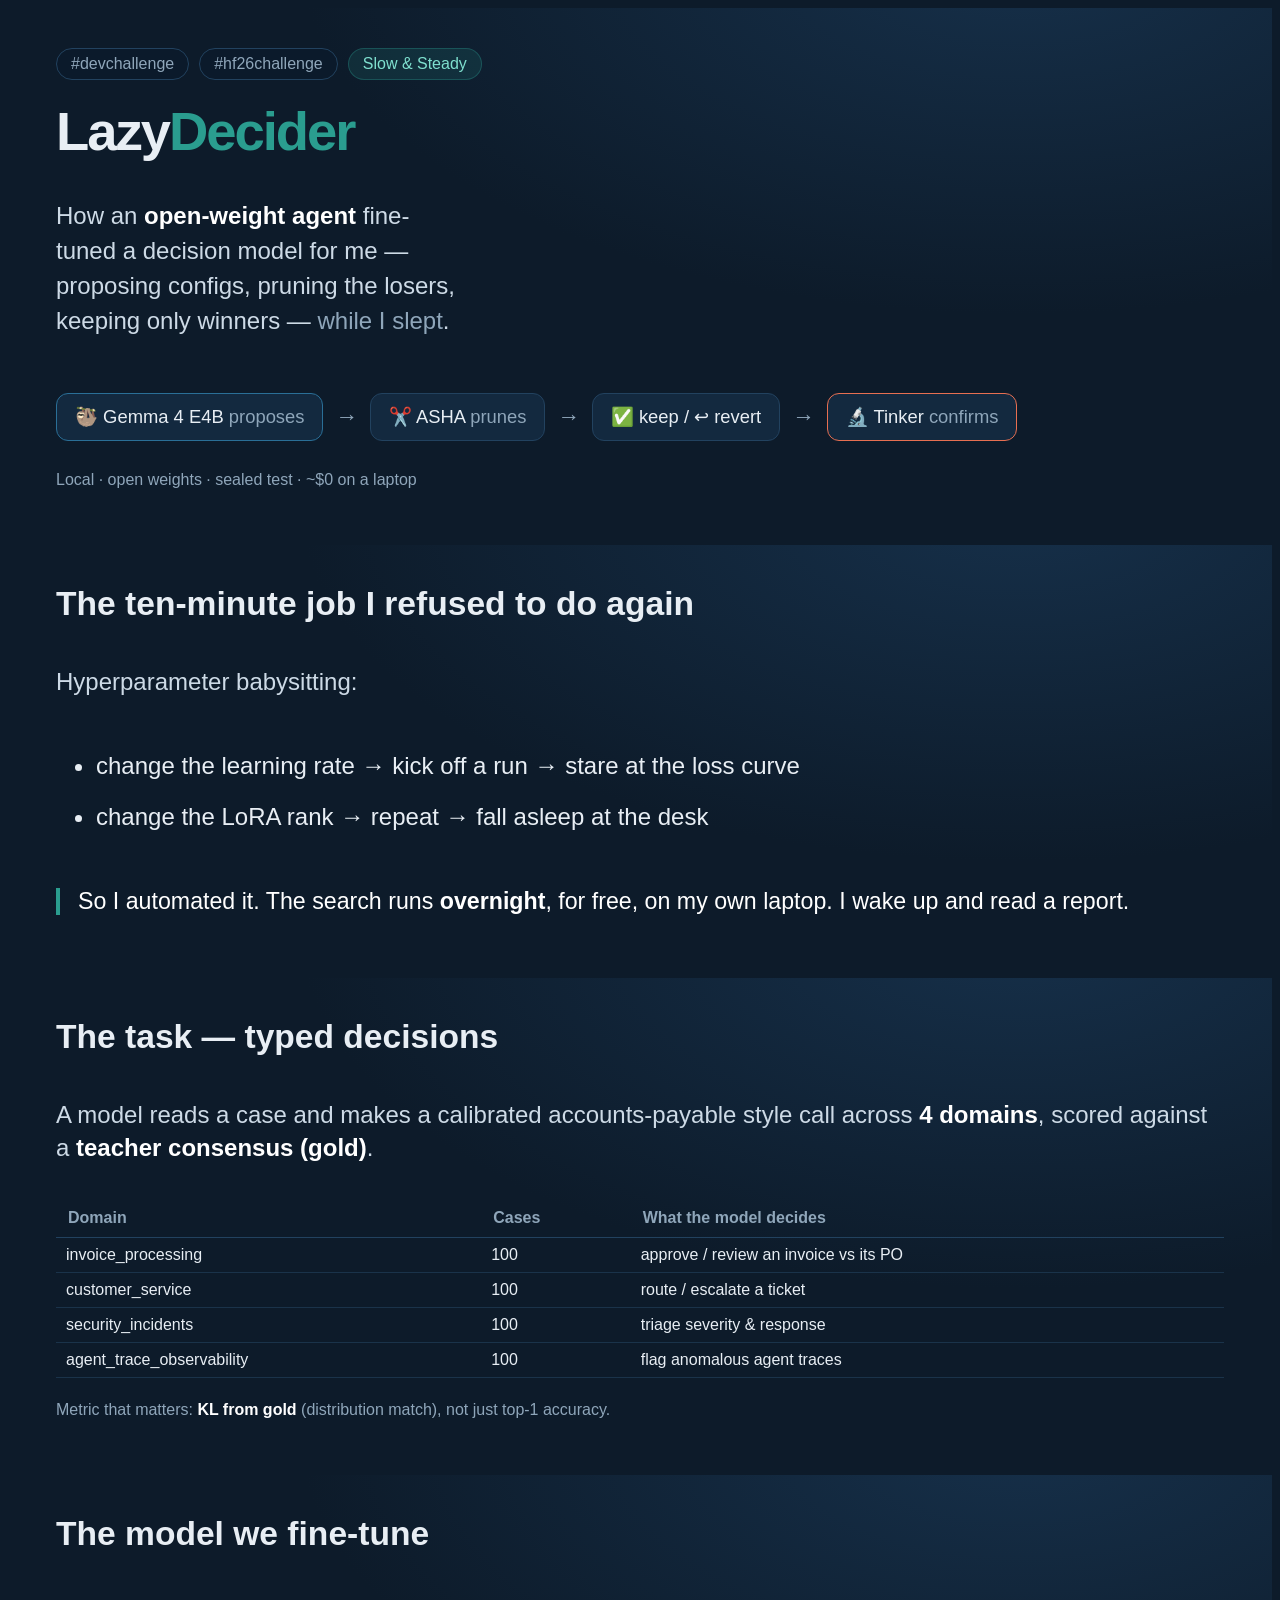
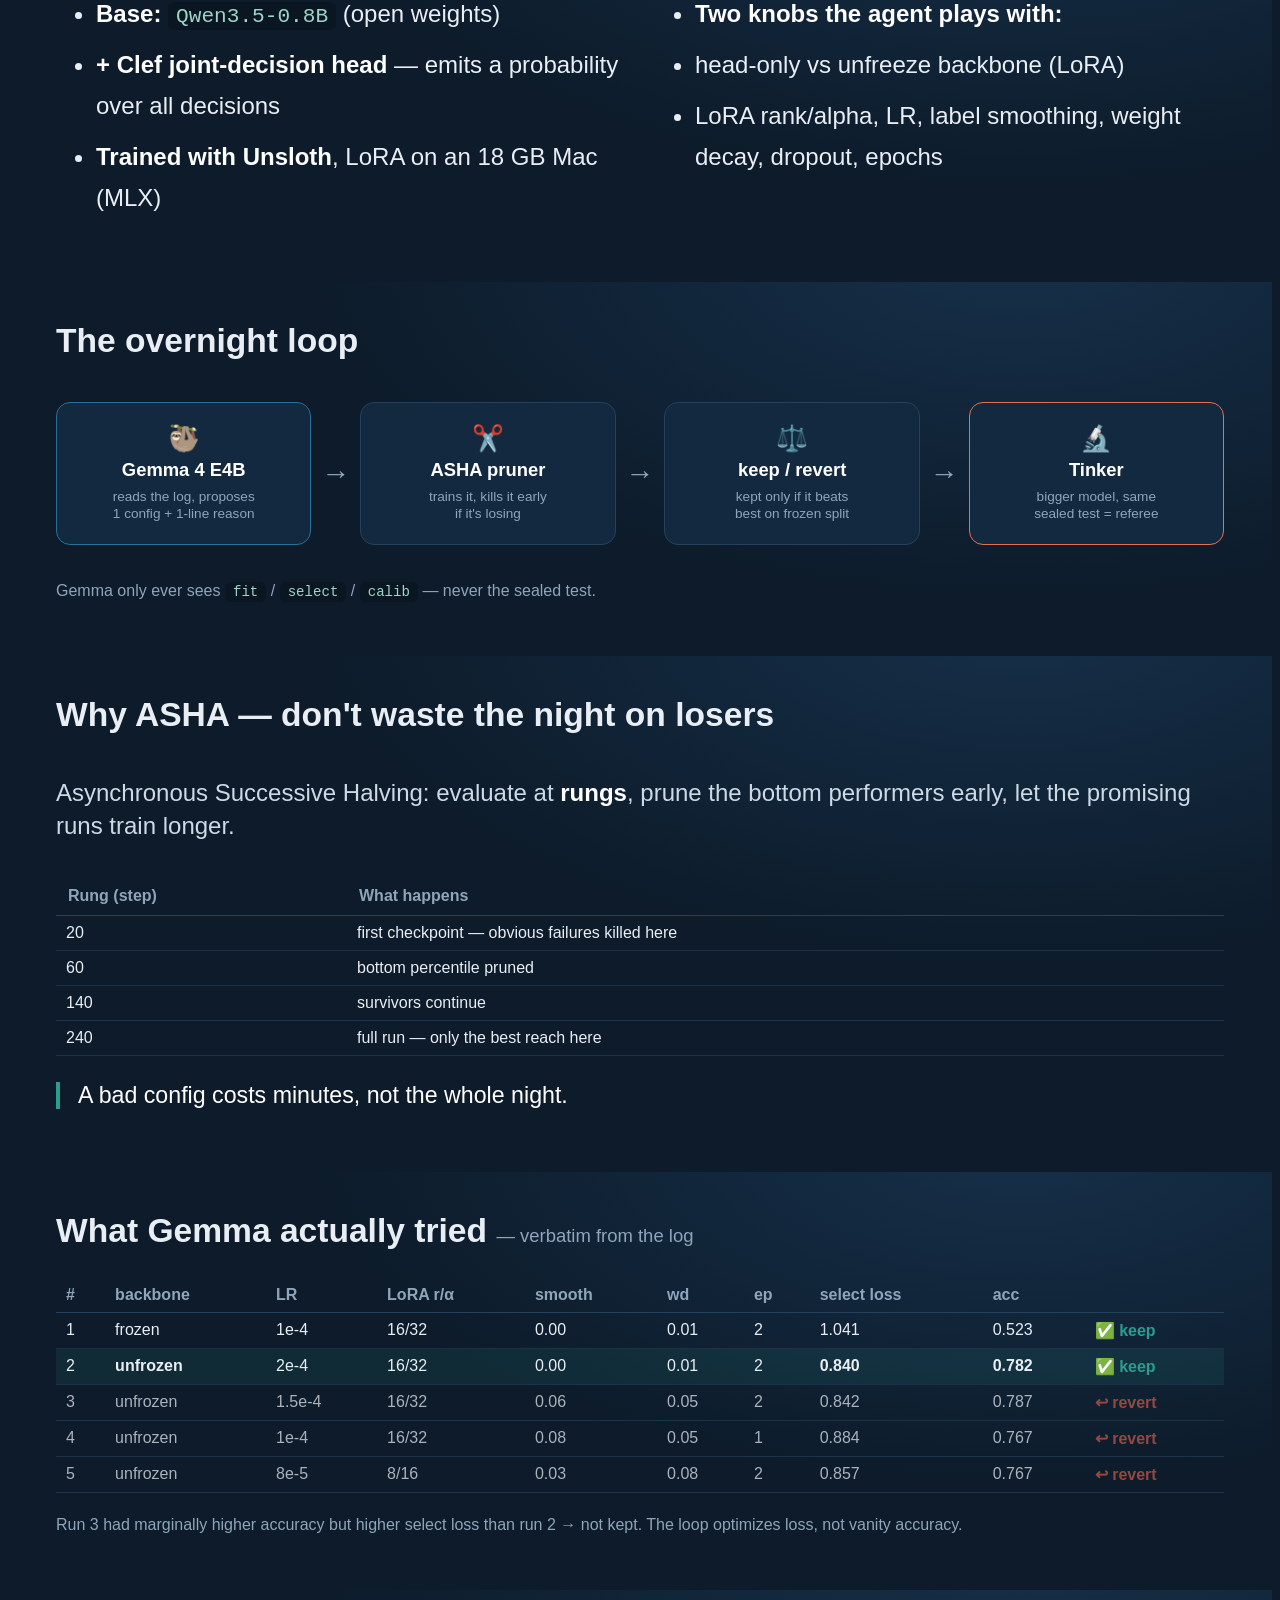
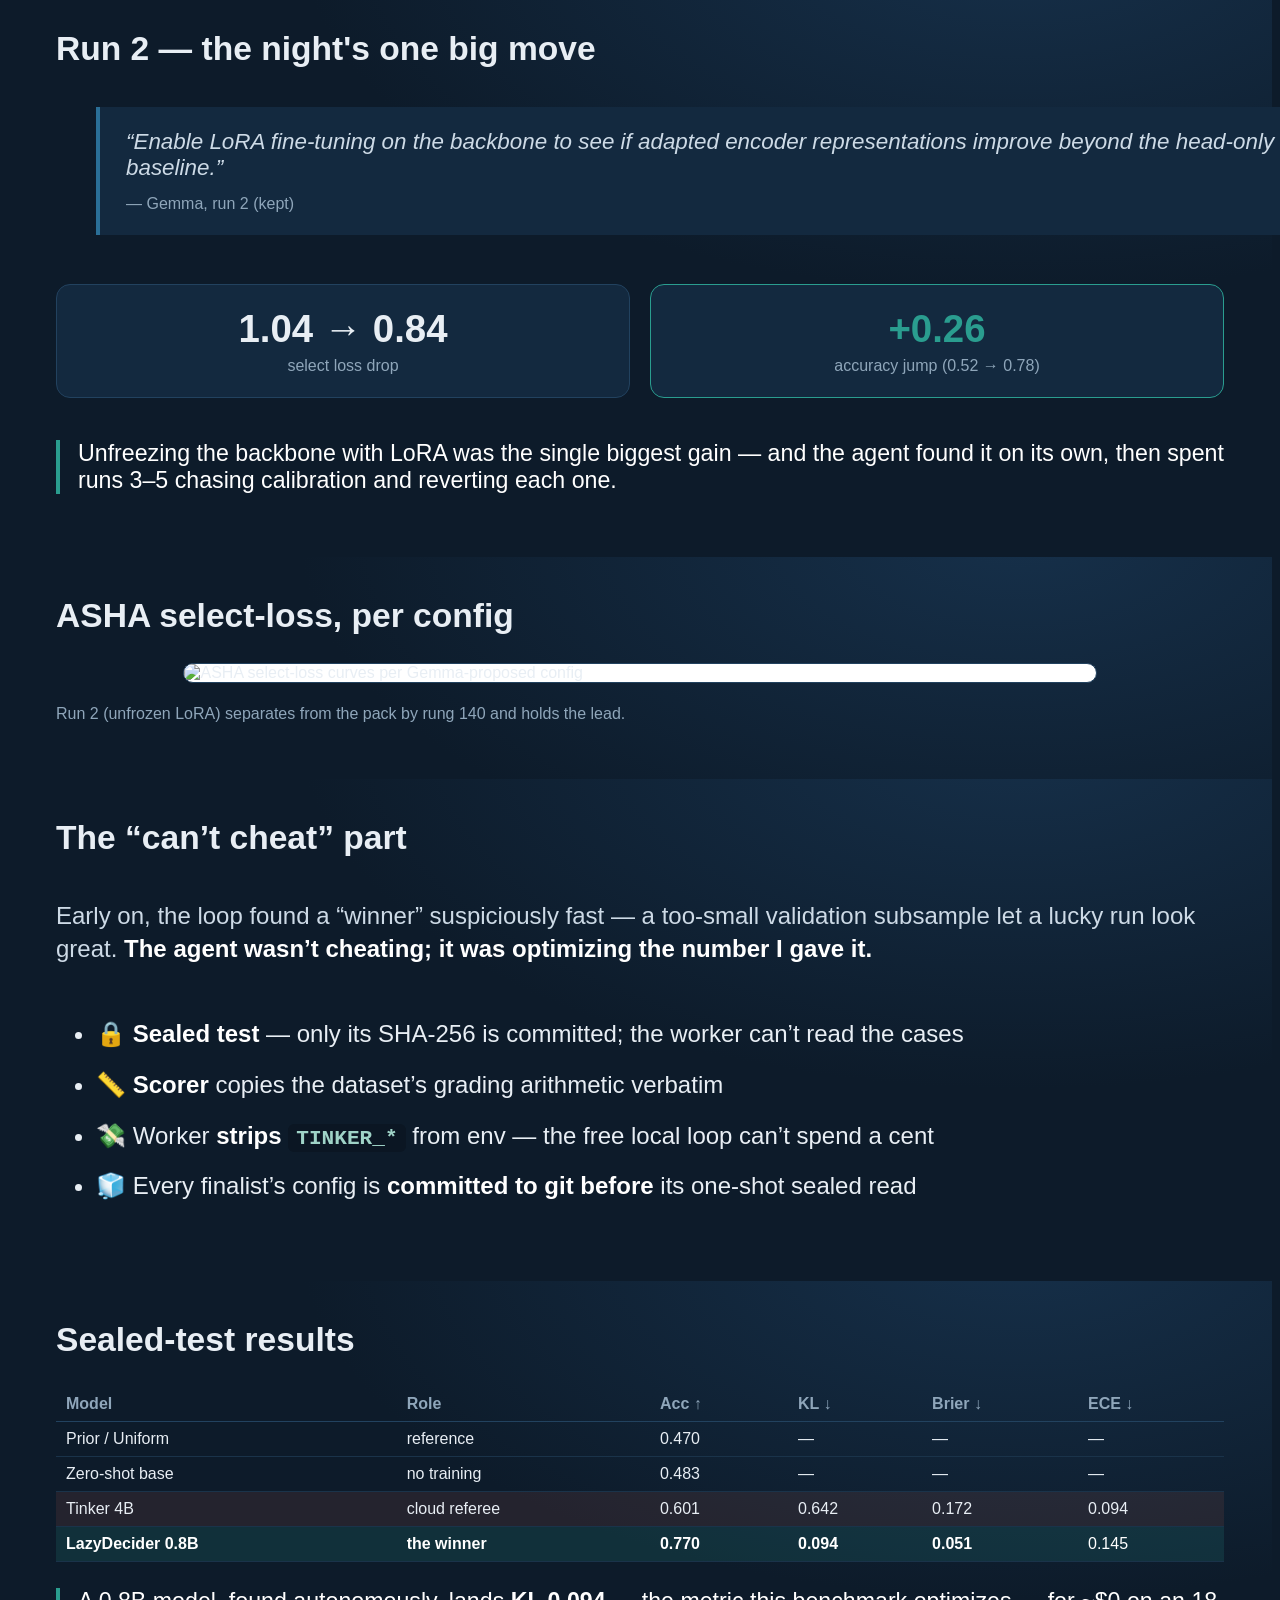
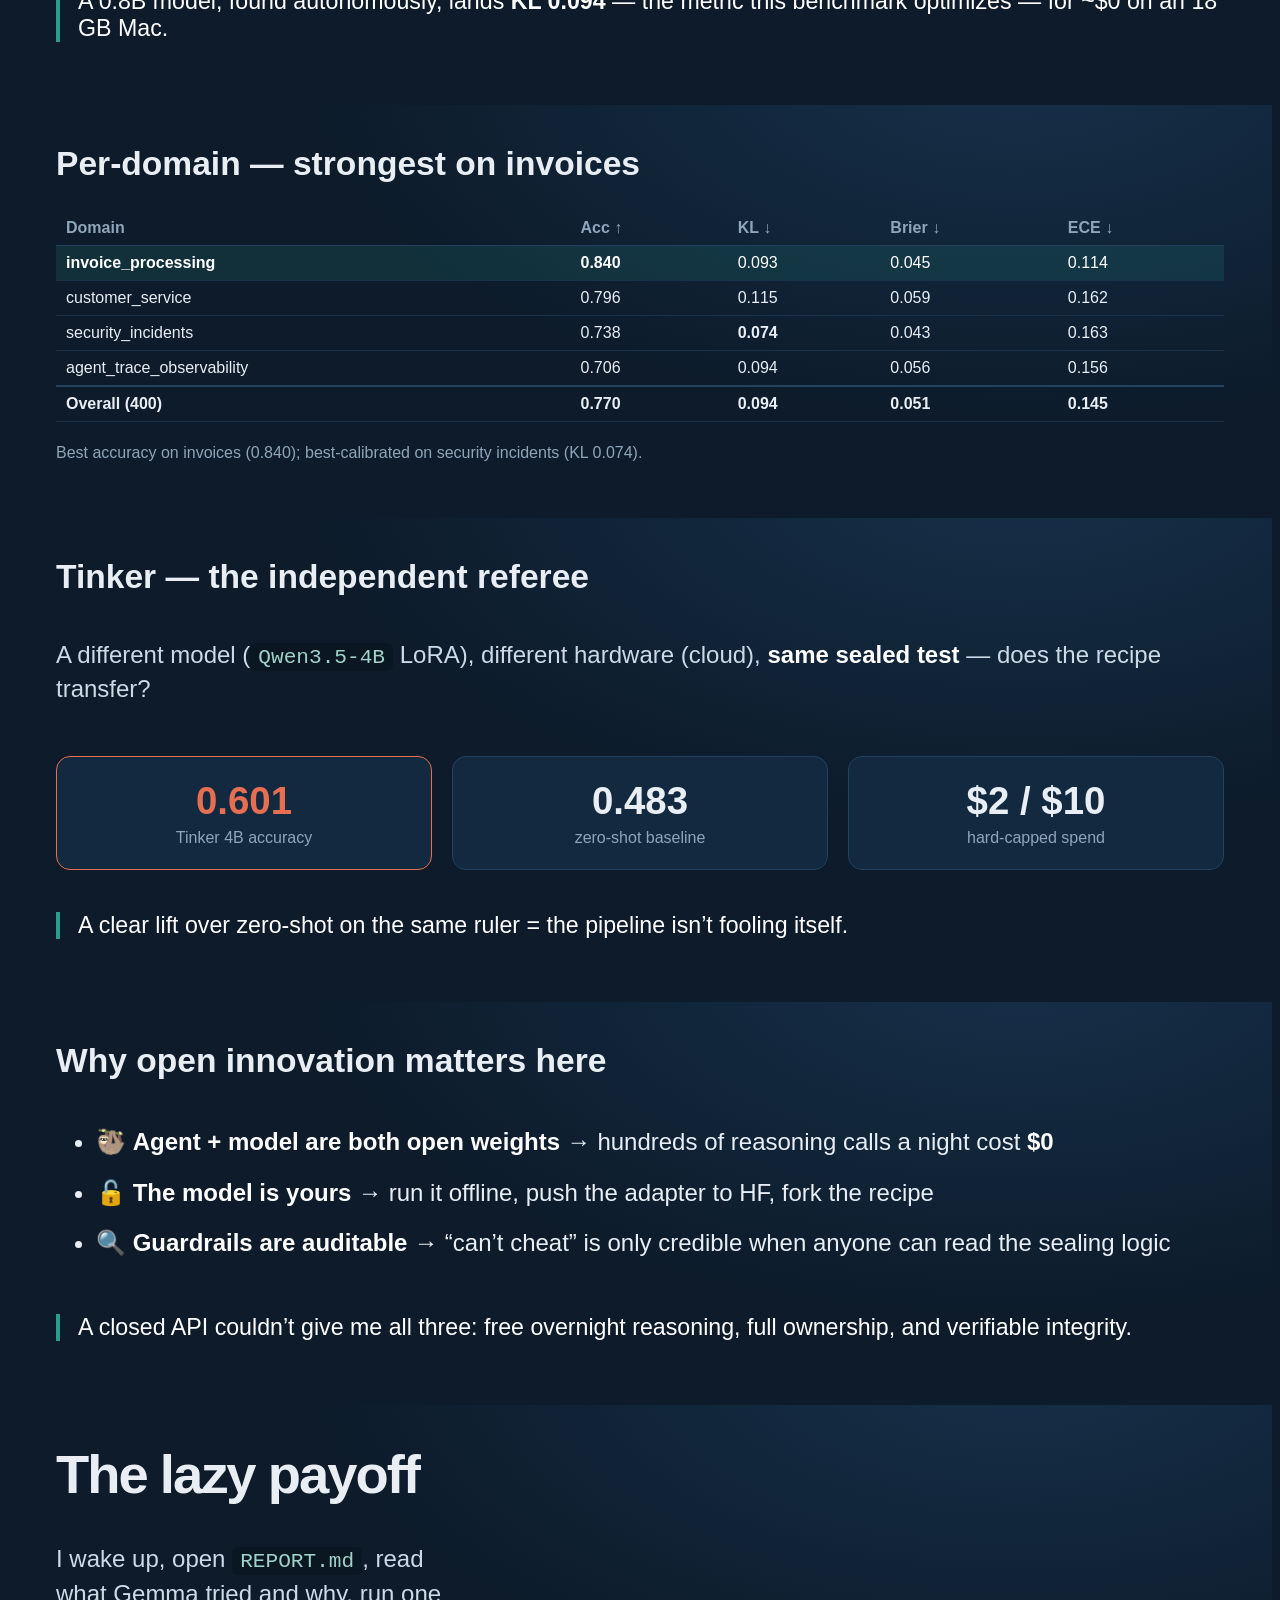
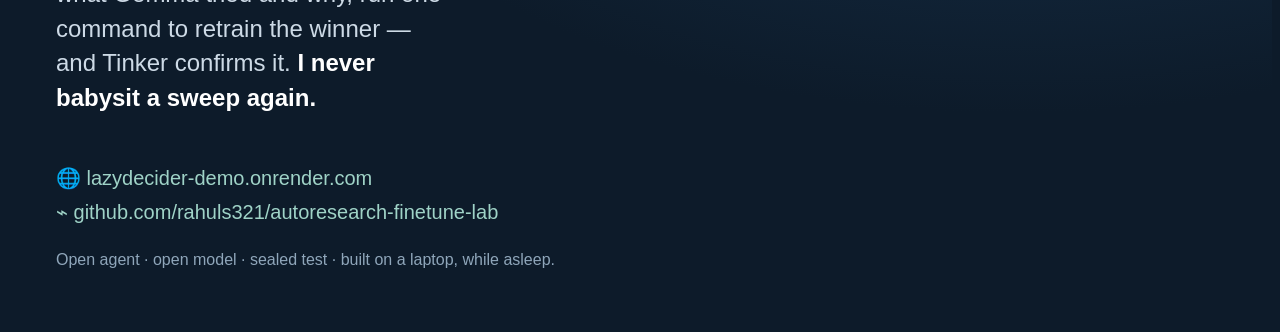
==== web/slides/index.html @ 024f0ff7 "feat(deck): narrated slide-deck walkthrough (build -> experiments -> results) Add a reveal.js slide " ====
<!DOCTYPE html>
<html lang="en">
<head>
  <meta charset="UTF-8" />
  <meta name="viewport" content="width=device-width, initial-scale=1.0" />
  <title>LazyDecider — how an open-weight agent fine-tuned a model while I slept</title>
  <link rel="stylesheet" href="https://cdn.jsdelivr.net/npm/reveal.js@5.1.0/dist/reveal.css" />
  <link rel="stylesheet" href="slides.css" />
</head>
<body>
<div class="reveal">
  <div class="slides">

    <!-- 1. Title -->
    <section data-background-gradient="radial-gradient(1200px 600px at 80% -10%, #1b3a57 0%, #0d1b2a 55%)">
      <div class="badges">
        <span class="badge">#devchallenge</span>
        <span class="badge">#hf26challenge</span>
        <span class="badge badge-accent">Slow &amp; Steady</span>
      </div>
      <h1>Lazy<span class="accent">Decider</span></h1>
      <p class="tagline">How an <strong>open-weight agent</strong> fine-tuned a decision model
        for me — proposing configs, pruning the losers, keeping only winners — <em>while I slept</em>.</p>
      <div class="pipeline">
        <span class="step gemma">🦥 Gemma 4 E4B <em>proposes</em></span>
        <span class="arrow">→</span>
        <span class="step">✂️ ASHA <em>prunes</em></span>
        <span class="arrow">→</span>
        <span class="step">✅ keep / ↩︎ revert</span>
        <span class="arrow">→</span>
        <span class="step tinker">🔬 Tinker <em>confirms</em></span>
      </div>
      <p class="footnote">Local · open weights · sealed test · ~$0 on a laptop</p>
    </section>

    <!-- 2. The problem -->
    <section>
      <h2>The ten-minute job I refused to do again</h2>
      <p class="lead">Hyperparameter babysitting:</p>
      <ul class="big">
        <li>change the learning rate → kick off a run → stare at the loss curve</li>
        <li>change the LoRA rank → repeat → fall asleep at the desk</li>
      </ul>
      <p class="punch">So I automated it. The search runs <strong>overnight</strong>, for free,
        on my own laptop. I wake up and read a report.</p>
    </section>

    <!-- 3. The task + data -->
    <section>
      <h2>The task — typed decisions</h2>
      <p class="lead">A model reads a case and makes a calibrated accounts-payable style call
        across <strong>4 domains</strong>, scored against a <strong>teacher consensus (gold)</strong>.</p>
      <table class="mini">
        <thead><tr><th>Domain</th><th>Cases</th><th>What the model decides</th></tr></thead>
        <tbody>
          <tr><td>invoice_processing</td><td>100</td><td>approve / review an invoice vs its PO</td></tr>
          <tr><td>customer_service</td><td>100</td><td>route / escalate a ticket</td></tr>
          <tr><td>security_incidents</td><td>100</td><td>triage severity &amp; response</td></tr>
          <tr><td>agent_trace_observability</td><td>100</td><td>flag anomalous agent traces</td></tr>
        </tbody>
      </table>
      <p class="footnote">Metric that matters: <strong>KL from gold</strong> (distribution match), not just top-1 accuracy.</p>
    </section>

    <!-- 4. The model under the hood -->
    <section>
      <h2>The model we fine-tune</h2>
      <div class="two-col">
        <div>
          <ul class="big">
            <li><strong>Base:</strong> <code>Qwen3.5-0.8B</code> (open weights)</li>
            <li><strong>+ Clef joint-decision head</strong> — emits a probability over all decisions</li>
            <li><strong>Trained with Unsloth</strong>, LoRA on an 18 GB Mac (MLX)</li>
          </ul>
        </div>
        <div>
          <ul class="big">
            <li><strong>Two knobs the agent plays with:</strong></li>
            <li>head-only vs unfreeze backbone (LoRA)</li>
            <li>LoRA rank/alpha, LR, label smoothing, weight decay, dropout, epochs</li>
          </ul>
        </div>
      </div>
    </section>

    <!-- 5. Architecture -->
    <section>
      <h2>The overnight loop</h2>
      <div class="arch">
        <div class="node gemma">🦥<br><strong>Gemma 4 E4B</strong><br><small>reads the log, proposes<br>1 config + 1-line reason</small></div>
        <div class="flow">→</div>
        <div class="node">✂️<br><strong>ASHA pruner</strong><br><small>trains it, kills it early<br>if it's losing</small></div>
        <div class="flow">→</div>
        <div class="node">⚖️<br><strong>keep / revert</strong><br><small>kept only if it beats<br>best on frozen split</small></div>
        <div class="flow">→</div>
        <div class="node tinker">🔬<br><strong>Tinker</strong><br><small>bigger model, same<br>sealed test = referee</small></div>
      </div>
      <p class="footnote">Gemma only ever sees <code>fit</code> / <code>select</code> / <code>calib</code> — never the sealed test.</p>
    </section>

    <!-- 6. ASHA explained -->
    <section>
      <h2>Why ASHA — don't waste the night on losers</h2>
      <p class="lead">Asynchronous Successive Halving: evaluate at <strong>rungs</strong>, prune the
        bottom performers early, let the promising runs train longer.</p>
      <table class="mini">
        <thead><tr><th>Rung (step)</th><th>What happens</th></tr></thead>
        <tbody>
          <tr><td>20</td><td>first checkpoint — obvious failures killed here</td></tr>
          <tr><td>60</td><td>bottom percentile pruned</td></tr>
          <tr><td>140</td><td>survivors continue</td></tr>
          <tr><td>240</td><td>full run — only the best reach here</td></tr>
        </tbody>
      </table>
      <p class="punch">A bad config costs minutes, not the whole night.</p>
    </section>

    <!-- 7. The real search — config table -->
    <section>
      <h2>What Gemma actually tried <span class="sub">— verbatim from the log</span></h2>
      <table class="runs-table">
        <thead>
          <tr><th>#</th><th>backbone</th><th>LR</th><th>LoRA r/α</th><th>smooth</th><th>wd</th><th>ep</th><th>select loss</th><th>acc</th><th></th></tr>
        </thead>
        <tbody>
          <tr class="keep"><td>1</td><td>frozen</td><td>1e-4</td><td>16/32</td><td>0.00</td><td>0.01</td><td>2</td><td>1.041</td><td>0.523</td><td class="k">✅ keep</td></tr>
          <tr class="keep best"><td>2</td><td><b>unfrozen</b></td><td>2e-4</td><td>16/32</td><td>0.00</td><td>0.01</td><td>2</td><td><b>0.840</b></td><td><b>0.782</b></td><td class="k">✅ keep</td></tr>
          <tr class="revert"><td>3</td><td>unfrozen</td><td>1.5e-4</td><td>16/32</td><td>0.06</td><td>0.05</td><td>2</td><td>0.842</td><td>0.787</td><td class="r">↩︎ revert</td></tr>
          <tr class="revert"><td>4</td><td>unfrozen</td><td>1e-4</td><td>16/32</td><td>0.08</td><td>0.05</td><td>1</td><td>0.884</td><td>0.767</td><td class="r">↩︎ revert</td></tr>
          <tr class="revert"><td>5</td><td>unfrozen</td><td>8e-5</td><td>8/16</td><td>0.03</td><td>0.08</td><td>2</td><td>0.857</td><td>0.767</td><td class="r">↩︎ revert</td></tr>
        </tbody>
      </table>
      <p class="footnote">Run 3 had marginally higher accuracy but <em>higher select loss</em> than run 2 → not kept. The loop optimizes loss, not vanity accuracy.</p>
    </section>

    <!-- 8. The decisive move -->
    <section>
      <h2>Run 2 — the night's one big move</h2>
      <blockquote>“Enable LoRA fine-tuning on the backbone to see if adapted encoder
        representations improve beyond the head-only baseline.”<cite>— Gemma, run 2 (kept)</cite></blockquote>
      <div class="stat-row">
        <div class="stat"><div class="num">1.04 → 0.84</div><div class="lbl">select loss drop</div></div>
        <div class="stat win"><div class="num">+0.26</div><div class="lbl">accuracy jump (0.52 → 0.78)</div></div>
      </div>
      <p class="punch">Unfreezing the backbone with LoRA was the single biggest gain — and the agent
        found it on its own, then spent runs 3–5 chasing calibration and reverting each one.</p>
    </section>

    <!-- 9. Learning curves chart -->
    <section>
      <h2>ASHA select-loss, per config</h2>
      <img src="../assets/gemma_learning_curves.png" alt="ASHA select-loss curves per Gemma-proposed config" class="chart" />
      <p class="footnote">Run 2 (unfrozen LoRA) separates from the pack by rung 140 and holds the lead.</p>
    </section>

    <!-- 10. The "can't cheat" story -->
    <section>
      <h2>The “can’t cheat” part</h2>
      <p class="lead">Early on, the loop found a “winner” suspiciously fast — a too-small validation
        subsample let a lucky run look great. <strong>The agent wasn’t cheating; it was optimizing the
        number I gave it.</strong></p>
      <ul class="big">
        <li>🔒 <strong>Sealed test</strong> — only its SHA-256 is committed; the worker can’t read the cases</li>
        <li>📏 <strong>Scorer</strong> copies the dataset’s grading arithmetic verbatim</li>
        <li>💸 Worker <strong>strips <code>TINKER_*</code></strong> from env — the free local loop can’t spend a cent</li>
        <li>🧊 Every finalist’s config is <strong>committed to git before</strong> its one-shot sealed read</li>
      </ul>
    </section>

    <!-- 11. Results -->
    <section>
      <h2>Sealed-test results</h2>
      <table class="runs-table results">
        <thead><tr><th>Model</th><th>Role</th><th>Acc ↑</th><th>KL ↓</th><th>Brier ↓</th><th>ECE ↓</th></tr></thead>
        <tbody>
          <tr><td>Prior / Uniform</td><td>reference</td><td>0.470</td><td>—</td><td>—</td><td>—</td></tr>
          <tr><td>Zero-shot base</td><td>no training</td><td>0.483</td><td>—</td><td>—</td><td>—</td></tr>
          <tr class="tinker-row"><td>Tinker 4B</td><td>cloud referee</td><td>0.601</td><td>0.642</td><td>0.172</td><td>0.094</td></tr>
          <tr class="win"><td><b>LazyDecider 0.8B</b></td><td><b>the winner</b></td><td><b>0.770</b></td><td><b>0.094</b></td><td><b>0.051</b></td><td>0.145</td></tr>
        </tbody>
      </table>
      <p class="punch">A 0.8B model, found autonomously, lands <strong>KL 0.094</strong> — the metric
        this benchmark optimizes — for ~$0 on an 18 GB Mac.</p>
    </section>

    <!-- 12. Per-domain -->
    <section>
      <h2>Per-domain — strongest on invoices</h2>
      <table class="runs-table">
        <thead><tr><th>Domain</th><th>Acc ↑</th><th>KL ↓</th><th>Brier ↓</th><th>ECE ↓</th></tr></thead>
        <tbody>
          <tr class="win"><td><b>invoice_processing</b></td><td><b>0.840</b></td><td>0.093</td><td>0.045</td><td>0.114</td></tr>
          <tr><td>customer_service</td><td>0.796</td><td>0.115</td><td>0.059</td><td>0.162</td></tr>
          <tr><td>security_incidents</td><td>0.738</td><td><b>0.074</b></td><td>0.043</td><td>0.163</td></tr>
          <tr><td>agent_trace_observability</td><td>0.706</td><td>0.094</td><td>0.056</td><td>0.156</td></tr>
          <tr class="overall"><td>Overall (400)</td><td>0.770</td><td>0.094</td><td>0.051</td><td>0.145</td></tr>
        </tbody>
      </table>
      <p class="footnote">Best accuracy on invoices (0.840); best-calibrated on security incidents (KL 0.074).</p>
    </section>

    <!-- 13. Tinker referee -->
    <section>
      <h2>Tinker — the independent referee</h2>
      <p class="lead">A different model (<code>Qwen3.5-4B</code> LoRA), different hardware (cloud),
        <strong>same sealed test</strong> — does the recipe transfer?</p>
      <div class="stat-row">
        <div class="stat tinker"><div class="num">0.601</div><div class="lbl">Tinker 4B accuracy</div></div>
        <div class="stat"><div class="num">0.483</div><div class="lbl">zero-shot baseline</div></div>
        <div class="stat"><div class="num">$2 / $10</div><div class="lbl">hard-capped spend</div></div>
      </div>
      <p class="punch">A clear lift over zero-shot on the same ruler = the pipeline isn’t fooling itself.</p>
    </section>

    <!-- 14. Why open -->
    <section>
      <h2>Why open innovation matters here</h2>
      <ul class="big">
        <li>🦥 <strong>Agent + model are both open weights</strong> → hundreds of reasoning calls a night cost <strong>$0</strong></li>
        <li>🔓 <strong>The model is yours</strong> → run it offline, push the adapter to HF, fork the recipe</li>
        <li>🔍 <strong>Guardrails are auditable</strong> → “can’t cheat” is only credible when anyone can read the sealing logic</li>
      </ul>
      <p class="punch">A closed API couldn’t give me all three: free overnight reasoning, full ownership, and verifiable integrity.</p>
    </section>

    <!-- 15. Close -->
    <section data-background-gradient="radial-gradient(1200px 600px at 80% -10%, #1b3a57 0%, #0d1b2a 55%)">
      <h1>The lazy payoff</h1>
      <p class="tagline">I wake up, open <code>REPORT.md</code>, read what Gemma tried and why,
        run one command to retrain the winner — and Tinker confirms it.
        <strong>I never babysit a sweep again.</strong></p>
      <div class="links">
        <span class="link">🌐 lazydecider-demo.onrender.com</span>
        <span class="link">⌁ github.com/rahuls321/autoresearch-finetune-lab</span>
      </div>
      <p class="footnote">Open agent · open model · sealed test · built on a laptop, while asleep.</p>
    </section>

  </div>
</div>

<script src="https://cdn.jsdelivr.net/npm/reveal.js@5.1.0/dist/reveal.js"></script>
<script>
  Reveal.initialize({
    hash: true,
    controls: true,
    progress: true,
    center: false,
    slideNumber: 'c/t',
    transition: 'slide',
    width: 1280,
    height: 720,
    margin: 0,
  });
</script>
</body>
</html>
---- web/slides/slides.css ----
/* LazyDecider slide deck — matches the demo site's dark/sloth palette. */
:root {
  --bg: #0d1b2a;
  --panel: #13293f;
  --ink: #e8eef4;
  --dim: #8fa6ba;
  --gemma: #2a6f97;
  --tinker: #e76f51;
  --winner: #2a9d8f;
  --keep: #2a9d8f;
  --revert: #c45b4a;
  --line: #22425f;
}

.reveal { font-family: -apple-system, BlinkMacSystemFont, "Segoe UI", Roboto, Helvetica, Arial, sans-serif; color: var(--ink); }
html, body { background: var(--bg); }
.reveal-viewport { background: var(--bg); }
.reveal .slides { text-align: left; }
/* Anchor content to the top-left and stop reveal from vertically centering (which,
   combined with wide tables, pushed content off-canvas). */
.reveal .slides section { background: radial-gradient(1200px 600px at 80% -10%, #16304a 0%, var(--bg) 60%); padding: 40px 48px; height: 100%; top: 0 !important; display: flex !important; flex-direction: column; justify-content: center; }
.reveal .slides > section, .reveal .slides > section > section { box-sizing: border-box; }

.reveal h1 { font-size: 3.4rem; letter-spacing: -2px; margin: 0 0 .25em; line-height: 1.1; }
.reveal h2 { font-size: 2.1rem; margin: 0 0 .5em; line-height: 1.15; color: var(--ink); }
.reveal .accent { color: var(--winner); }
.reveal .sub { color: var(--dim); font-weight: 400; font-size: .55em; }
.reveal code { background: #0b1623; padding: 2px 8px; border-radius: 6px; color: #9fd3c7; font-size: .88em; }
.reveal strong { color: #fff; }
.reveal em { color: var(--dim); font-style: normal; }

.reveal .tagline { font-size: 1.5rem; color: #cddae6; max-width: 30ch; line-height: 1.45; }
.reveal .lead { font-size: 1.5rem; color: #cddae6; line-height: 1.4; }
.reveal .punch { font-size: 1.45rem; color: #fff; margin-top: .7em; border-left: 4px solid var(--winner); padding-left: 18px; }
.reveal .footnote { font-size: 1rem; color: var(--dim); margin-top: .8em; }
.reveal ul.big { font-size: 1.5rem; line-height: 1.7; }
.reveal ul.big li { margin-bottom: 10px; }

/* badges + pipeline */
.badges { display: flex; gap: 10px; margin-bottom: 22px; }
.badge { font-size: 1rem; padding: 6px 14px; border-radius: 999px; background: #0b1a2b; border: 1px solid var(--line); color: var(--dim); }
.badge-accent { background: rgba(42,157,143,.15); color: #7fe0cf; border-color: #2a9d8f55; }
.pipeline { display: flex; align-items: center; gap: 12px; flex-wrap: wrap; margin: 30px 0 18px; }
.pipeline .step { background: var(--panel); border: 1px solid var(--line); padding: 12px 18px; border-radius: 12px; font-size: 1.15rem; }
.pipeline .step.gemma { border-color: var(--gemma); }
.pipeline .step.tinker { border-color: var(--tinker); }
.pipeline .arrow { color: var(--dim); font-size: 1.4rem; }

/* architecture row */
.arch { display: flex; align-items: center; gap: 10px; justify-content: space-between; margin: 24px 0; }
.arch .node { flex: 1; background: var(--panel); border: 1px solid var(--line); border-radius: 14px; padding: 20px 14px; text-align: center; font-size: 1.6rem; }
.arch .node strong { font-size: 1.15rem; display: inline-block; margin-top: 6px; }
.arch .node small { color: var(--dim); font-size: .85rem; line-height: 1.3; display: inline-block; margin-top: 6px; }
.arch .node.gemma { border-color: var(--gemma); }
.arch .node.tinker { border-color: var(--tinker); }
.arch .flow { color: var(--dim); font-size: 1.8rem; }

/* tables */
.reveal table.mini, .reveal table.runs-table { width: 100%; border-collapse: collapse; margin: 10px 0; }
.reveal table.mini th, .reveal table.runs-table th { text-align: left; color: var(--dim); font-weight: 600; border-bottom: 1px solid var(--line); padding: 10px 12px; font-size: 1rem; }
.reveal table.mini td, .reveal table.runs-table td { padding: 8px 10px; border-bottom: 1px solid #1a334a; font-size: 1rem; }
.reveal table.runs-table { font-size: .92rem; }
.reveal table.runs-table th { padding: 8px 10px; }
.reveal table.runs-table td { font-variant-numeric: tabular-nums; }
.reveal tr.keep td.k { color: var(--keep); font-weight: 700; }
.reveal tr.revert td.r { color: var(--revert); font-weight: 700; }
.reveal tr.revert { opacity: .72; }
.reveal tr.best td { background: rgba(42,157,143,.12); }
.reveal tr.win td { background: rgba(42,157,143,.16); color: #fff; }
.reveal tr.tinker-row td { background: rgba(231,111,81,.1); }
.reveal tr.overall td { border-top: 2px solid var(--line); font-weight: 700; }

/* stats */
.stat-row { display: flex; gap: 20px; margin: 26px 0; }
.stat { flex: 1; background: var(--panel); border: 1px solid var(--line); border-radius: 14px; padding: 22px; text-align: center; }
.stat .num { font-size: 2.4rem; font-weight: 800; }
.stat .lbl { color: var(--dim); font-size: 1rem; margin-top: 6px; }
.stat.win { border-color: var(--winner); }
.stat.win .num { color: var(--winner); }
.stat.tinker { border-color: var(--tinker); }
.stat.tinker .num { color: var(--tinker); }

/* blockquote */
.reveal blockquote { background: var(--panel); border-left: 4px solid var(--gemma); border-radius: 0 12px 12px 0; padding: 22px 26px; font-size: 1.4rem; font-style: italic; color: #cddae6; box-shadow: none; width: 100%; }
.reveal blockquote cite { display: block; margin-top: 14px; font-size: 1rem; font-style: normal; color: var(--dim); }

/* chart */
.reveal img.chart { width: 78%; max-height: 62vh; border-radius: 12px; border: 1px solid var(--line); display: block; margin: 10px auto; background: #fff; }

/* two col */
.two-col { display: grid; grid-template-columns: 1fr 1fr; gap: 30px; }

/* links */
.links { display: flex; flex-direction: column; gap: 10px; margin: 26px 0 14px; }
.links .link { font-size: 1.25rem; color: #9fd3c7; }

/* progress/controls accent */
.reveal .progress { color: var(--winner); }
.reveal .controls { color: var(--dim); }
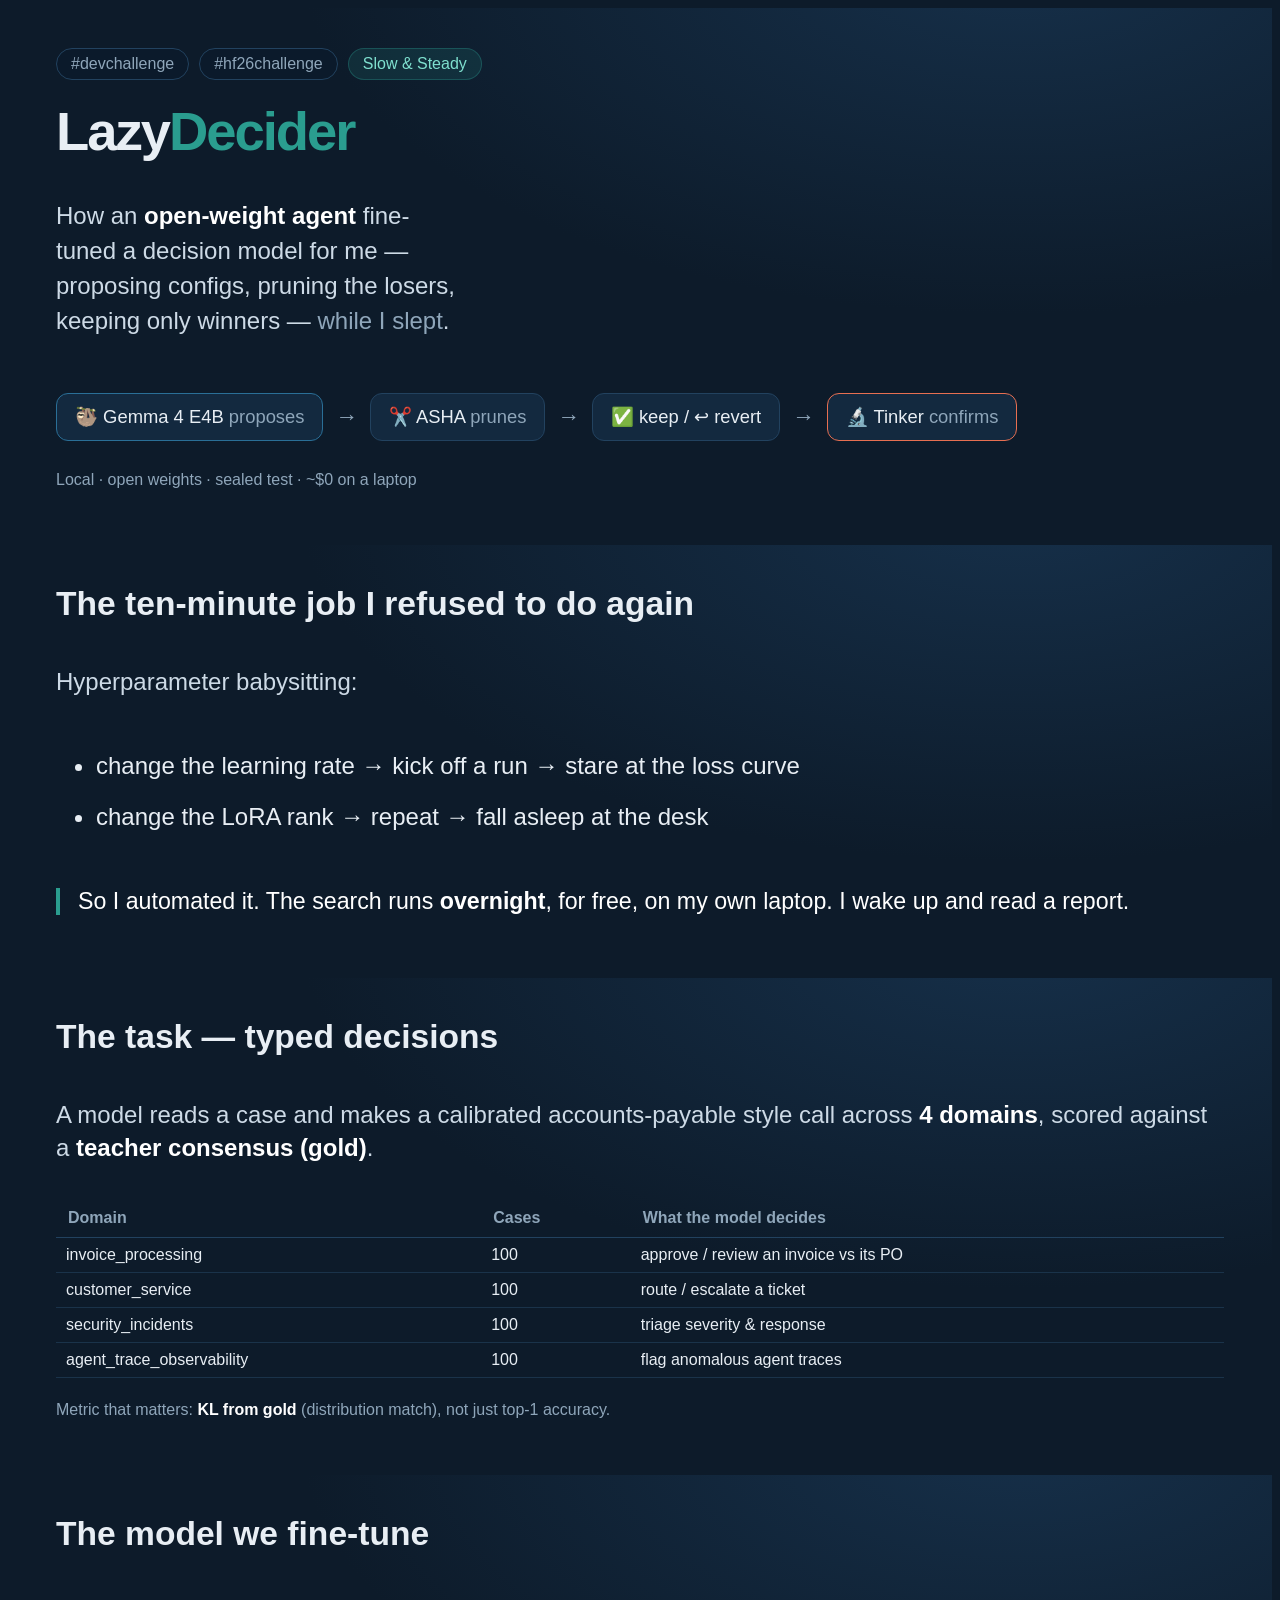
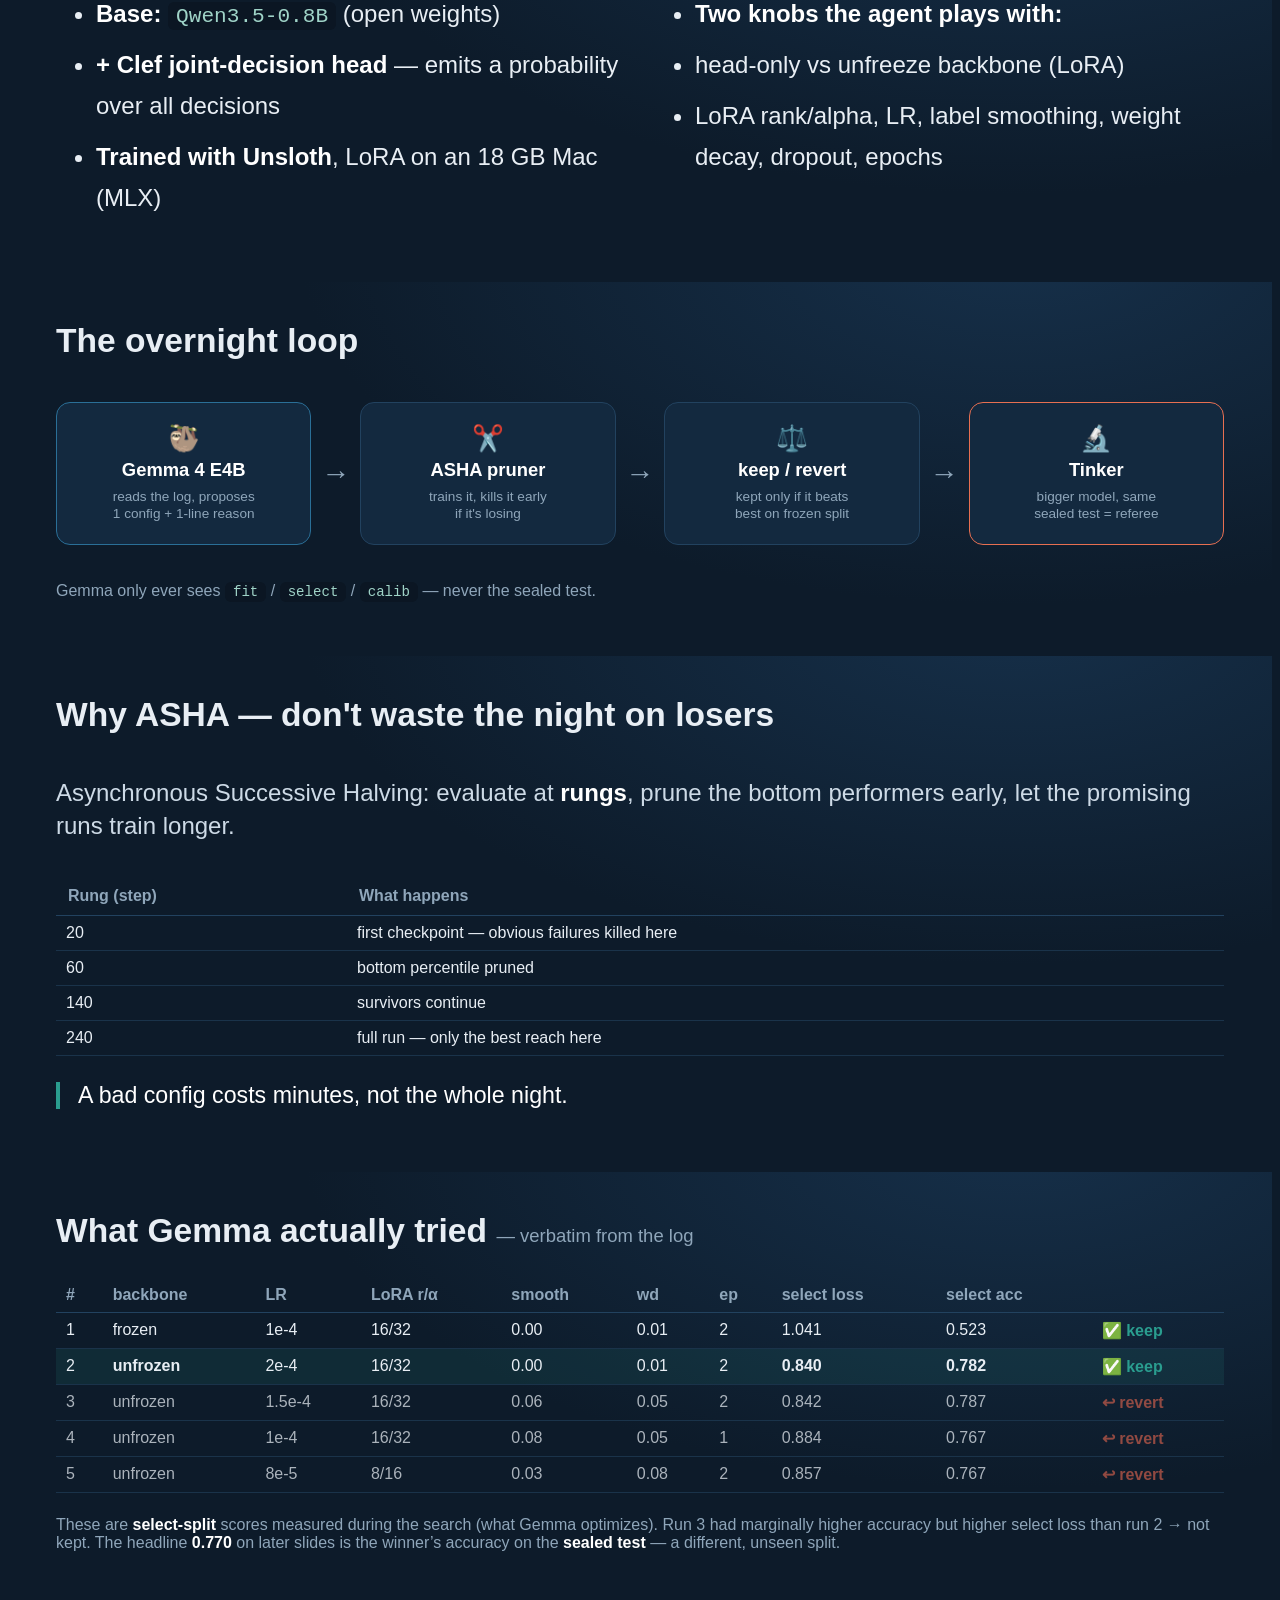
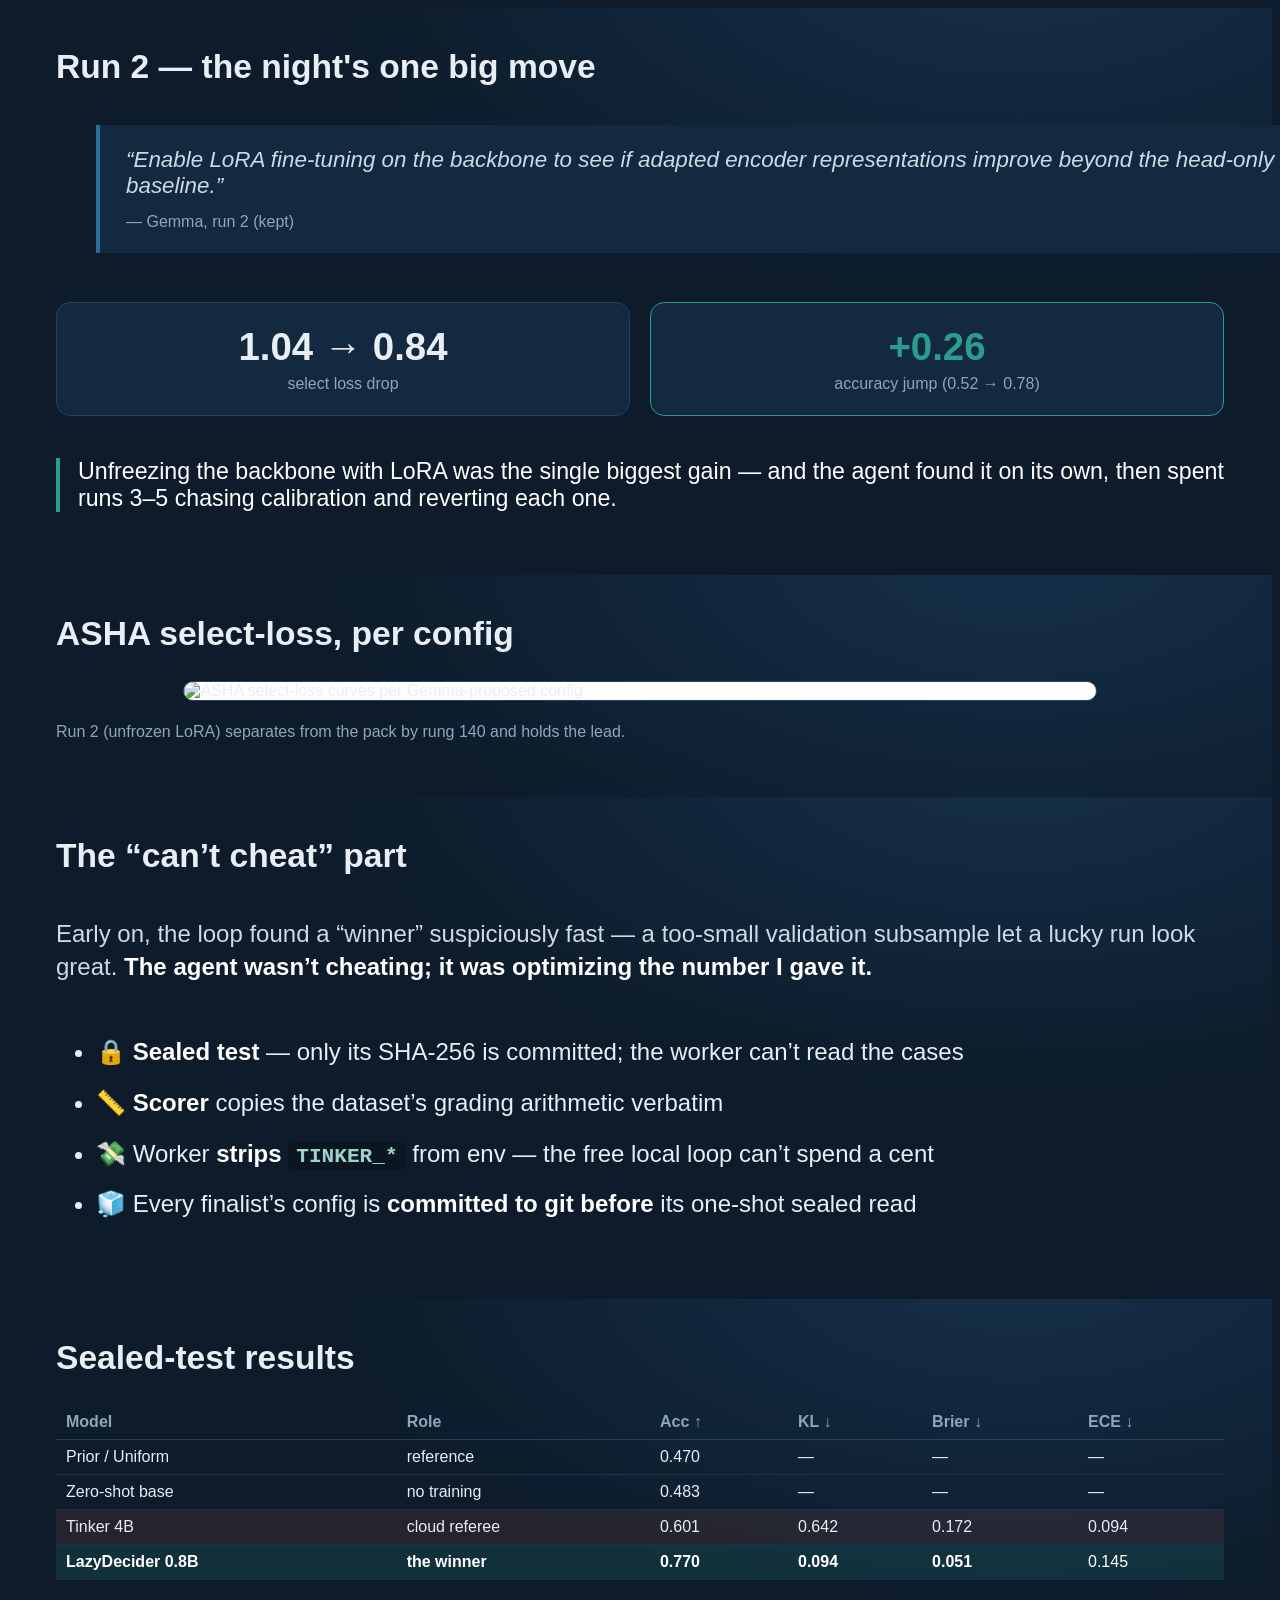
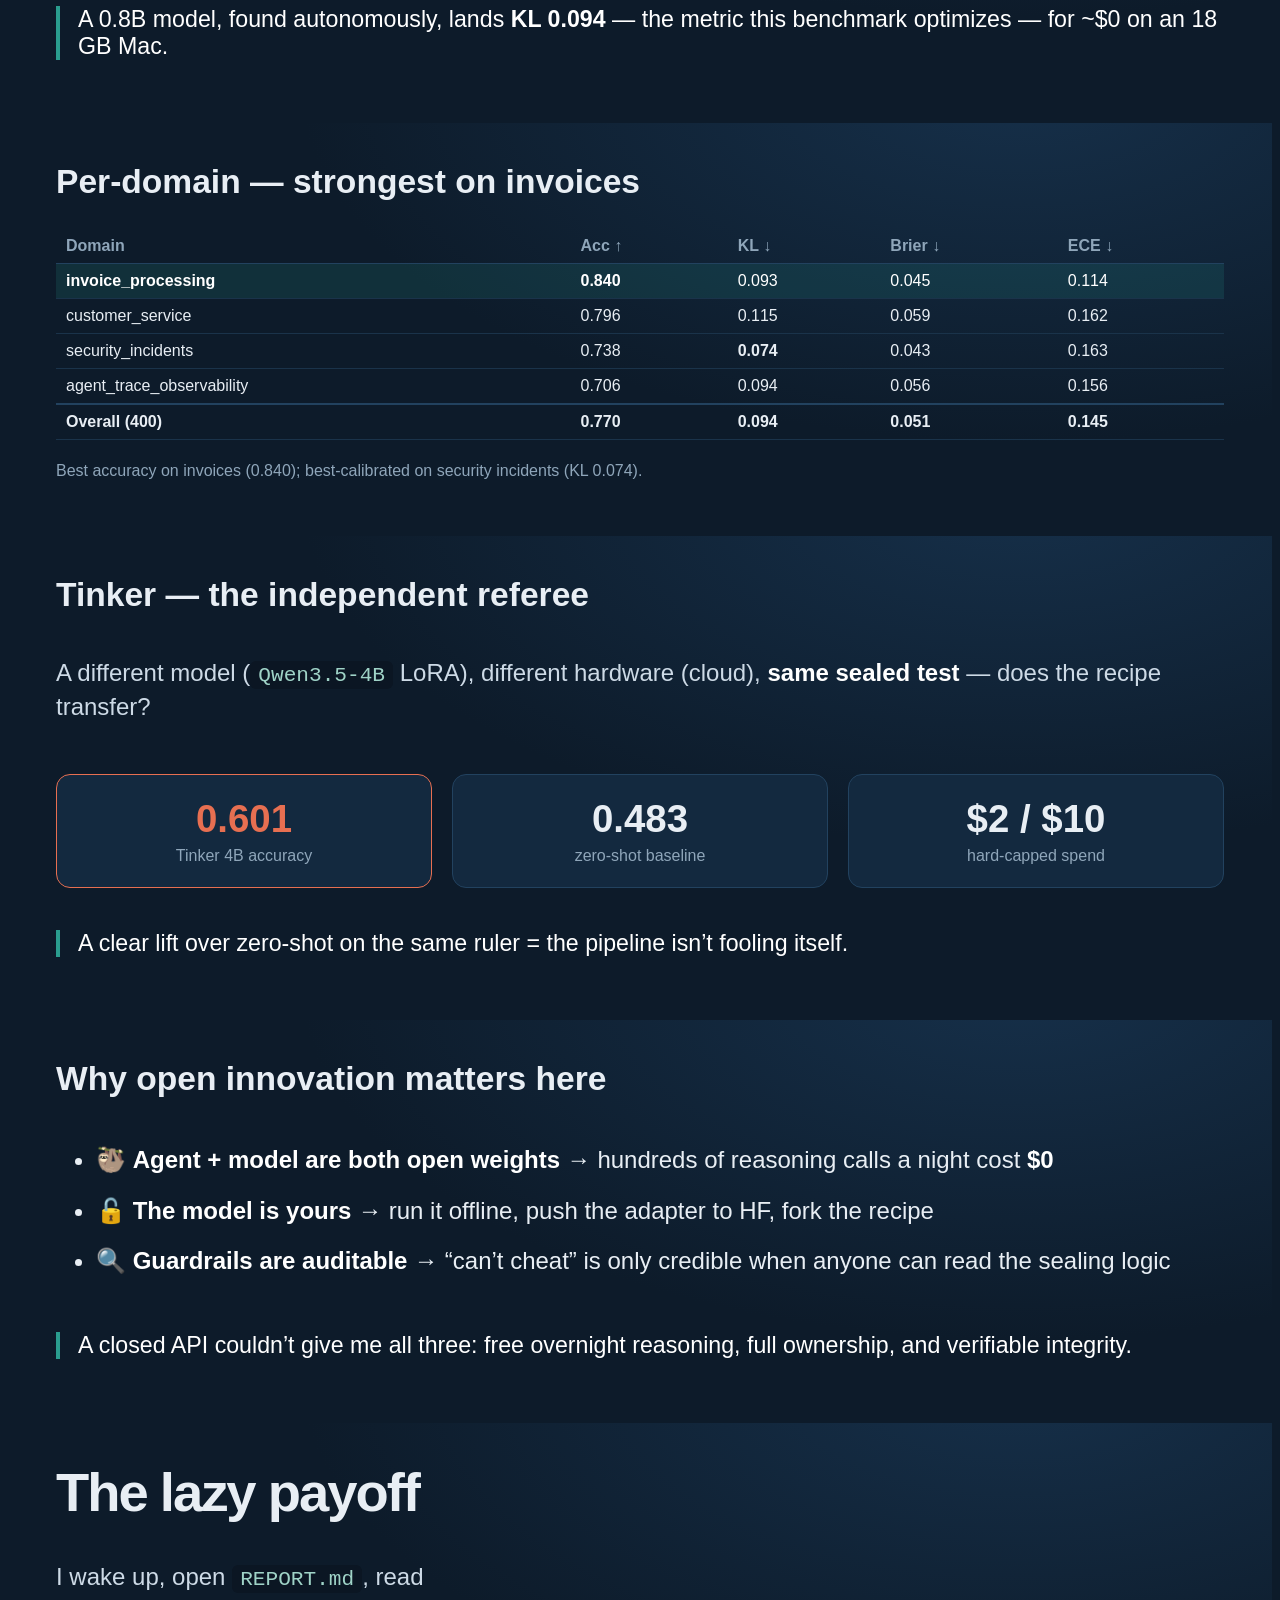
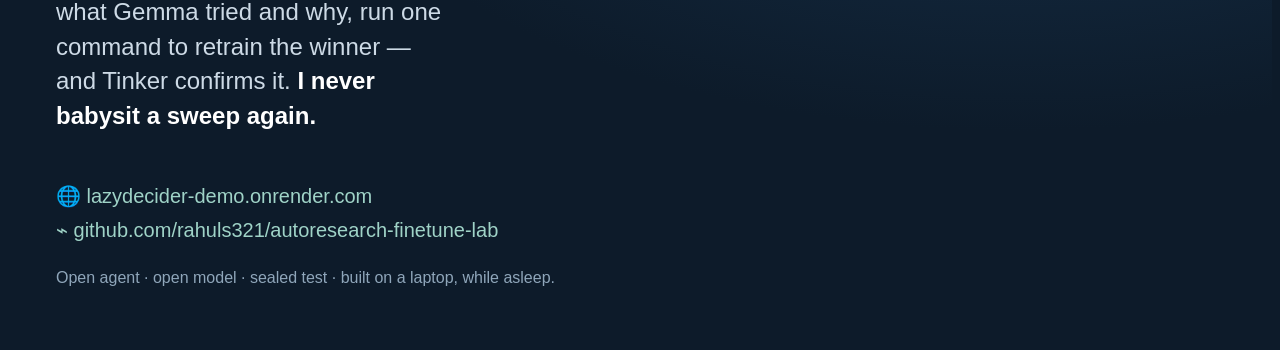
==== commit b3d46c08: "docs(deck): clarify select-split vs sealed-test accuracy on slide 7 Relabel the config table's 'acc'" ====
--- a/web/slides/index.html
+++ b/web/slides/index.html
@@ -120,7 +120,7 @@
       <h2>What Gemma actually tried <span class="sub">— verbatim from the log</span></h2>
       <table class="runs-table">
         <thead>
-          <tr><th>#</th><th>backbone</th><th>LR</th><th>LoRA r/α</th><th>smooth</th><th>wd</th><th>ep</th><th>select loss</th><th>acc</th><th></th></tr>
+          <tr><th>#</th><th>backbone</th><th>LR</th><th>LoRA r/α</th><th>smooth</th><th>wd</th><th>ep</th><th>select loss</th><th>select acc</th><th></th></tr>
         </thead>
         <tbody>
           <tr class="keep"><td>1</td><td>frozen</td><td>1e-4</td><td>16/32</td><td>0.00</td><td>0.01</td><td>2</td><td>1.041</td><td>0.523</td><td class="k">✅ keep</td></tr>
@@ -130,7 +130,7 @@
           <tr class="revert"><td>5</td><td>unfrozen</td><td>8e-5</td><td>8/16</td><td>0.03</td><td>0.08</td><td>2</td><td>0.857</td><td>0.767</td><td class="r">↩︎ revert</td></tr>
         </tbody>
       </table>
-      <p class="footnote">Run 3 had marginally higher accuracy but <em>higher select loss</em> than run 2 → not kept. The loop optimizes loss, not vanity accuracy.</p>
+      <p class="footnote">These are <strong>select-split</strong> scores measured <em>during</em> the search (what Gemma optimizes). Run 3 had marginally higher accuracy but <em>higher select loss</em> than run 2 → not kept. The headline <strong>0.770</strong> on later slides is the winner’s accuracy on the <strong>sealed test</strong> — a different, unseen split.</p>
     </section>
 
     <!-- 8. The decisive move -->
